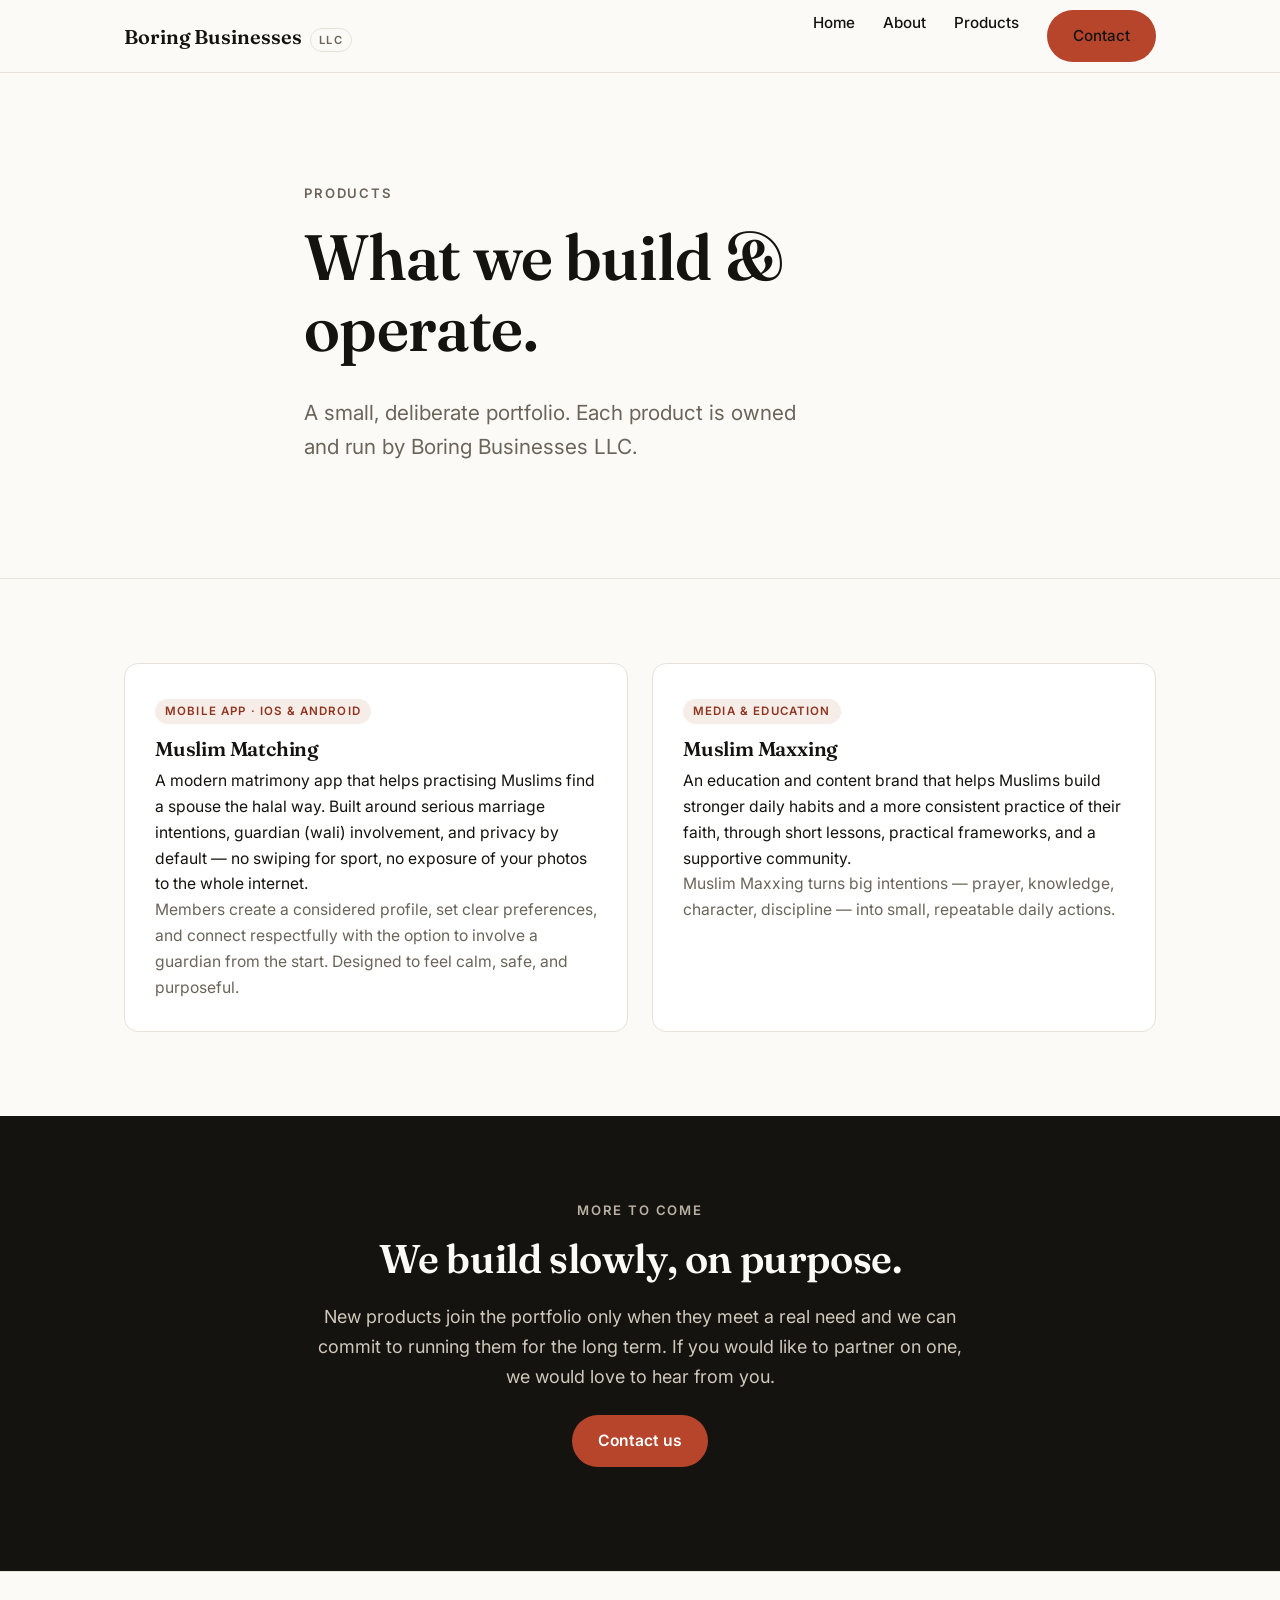
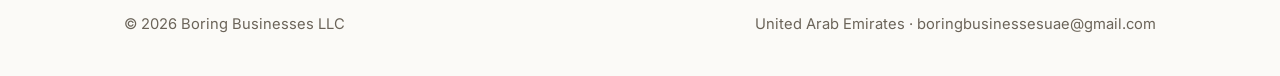
==== products.html @ 44aef719 "Boring Businesses LLC company site (Apple-enrollment ready) Co-Authored-By: Claude Opus 4.8 (1M cont" ====
<!DOCTYPE html>
<html lang="en">
<head>
  <meta charset="UTF-8" />
  <meta name="viewport" content="width=device-width, initial-scale=1.0" />
  <title>Products — Boring Businesses LLC</title>
  <meta name="description" content="The products and brands built and operated by Boring Businesses LLC, including Muslim Matching and Muslim Maxxing." />
  <link rel="preconnect" href="https://fonts.googleapis.com" />
  <link rel="preconnect" href="https://fonts.gstatic.com" crossorigin />
  <link href="https://fonts.googleapis.com/css2?family=Fraunces:opsz,wght@9..144,500;9..144,600&family=Inter:wght@400;500;600&display=swap" rel="stylesheet" />
  <link rel="stylesheet" href="/styles.css" />
</head>
<body>
  <header class="site-header">
    <div class="container header-inner">
      <a class="brand" href="/">Boring Businesses <span>LLC</span></a>
      <nav class="nav">
        <a href="/">Home</a>
        <a href="/about.html">About</a>
        <a href="/products.html">Products</a>
        <a href="/contact.html" class="btn">Contact</a>
      </nav>
    </div>
  </header>

  <main>
    <section class="hero">
      <div class="container narrow">
        <p class="eyebrow">Products</p>
        <h1>What we build &amp; operate.</h1>
        <p class="lead">A small, deliberate portfolio. Each product is owned and run by Boring Businesses LLC.</p>
      </div>
    </section>

    <hr class="divider" />

    <section>
      <div class="container">
        <div class="grid grid-2">
          <div class="card">
            <span class="tag">Mobile app · iOS &amp; Android</span>
            <h3>Muslim Matching</h3>
            <p style="color:var(--ink)">A modern matrimony app that helps practising Muslims find a spouse the halal way. Built around serious marriage intentions, guardian (wali) involvement, and privacy by default — no swiping for sport, no exposure of your photos to the whole internet.</p>
            <p>Members create a considered profile, set clear preferences, and connect respectfully with the option to involve a guardian from the start. Designed to feel calm, safe, and purposeful.</p>
          </div>
          <div class="card">
            <span class="tag">Media &amp; education</span>
            <h3>Muslim Maxxing</h3>
            <p style="color:var(--ink)">An education and content brand that helps Muslims build stronger daily habits and a more consistent practice of their faith, through short lessons, practical frameworks, and a supportive community.</p>
            <p>Muslim Maxxing turns big intentions — prayer, knowledge, character, discipline — into small, repeatable daily actions.</p>
          </div>
        </div>
      </div>
    </section>

    <section class="band center">
      <div class="container narrow">
        <p class="eyebrow">More to come</p>
        <h2>We build slowly, on purpose.</h2>
        <p>New products join the portfolio only when they meet a real need and we can commit to running them for the long term. If you would like to partner on one, we would love to hear from you.</p>
        <p style="margin-top:24px"><a href="/contact.html" class="btn">Contact us</a></p>
      </div>
    </section>
  </main>

  <footer class="site-footer">
    <div class="container footer-inner">
      <div>© 2026 Boring Businesses LLC</div>
      <div>United Arab Emirates · <a href="mailto:boringbusinessesuae@gmail.com">boringbusinessesuae@gmail.com</a></div>
    </div>
  </footer>
</body>
</html>
---- styles.css ----
/* Boring Businesses LLC — site styles */
:root {
  --ink: #15130f;
  --paper: #fbfaf7;
  --muted: #6b6459;
  --line: #e7e2d8;
  --accent: #b6452c;
  --accent-ink: #8f351f;
  --card: #ffffff;
  --max: 1080px;
  --radius: 14px;
}

* { box-sizing: border-box; }

html { scroll-behavior: smooth; }

body {
  margin: 0;
  background: var(--paper);
  color: var(--ink);
  font-family: "Inter", -apple-system, BlinkMacSystemFont, "Segoe UI", Roboto, Helvetica, Arial, sans-serif;
  font-size: 18px;
  line-height: 1.65;
  -webkit-font-smoothing: antialiased;
  text-rendering: optimizeLegibility;
}

.container { width: 100%; max-width: var(--max); margin: 0 auto; padding: 0 24px; }

h1, h2, h3 {
  font-family: "Fraunces", Georgia, "Times New Roman", serif;
  font-weight: 600;
  line-height: 1.12;
  letter-spacing: -0.01em;
  margin: 0 0 0.5em;
}
h1 { font-size: clamp(2.4rem, 5.5vw, 4rem); }
h2 { font-size: clamp(1.7rem, 3.5vw, 2.5rem); }
h3 { font-size: 1.25rem; }
p { margin: 0 0 1.1em; }
a { color: var(--accent-ink); text-decoration: none; }
a:hover { text-decoration: underline; }

.eyebrow {
  font-size: 0.82rem;
  letter-spacing: 0.14em;
  text-transform: uppercase;
  color: var(--muted);
  font-weight: 600;
  margin-bottom: 1rem;
}

/* Header */
.site-header {
  position: sticky; top: 0; z-index: 20;
  background: rgba(251,250,247,0.86);
  backdrop-filter: saturate(140%) blur(10px);
  border-bottom: 1px solid var(--line);
}
.header-inner { display: flex; align-items: center; justify-content: space-between; height: 72px; }
.brand {
  font-family: "Fraunces", Georgia, serif;
  font-weight: 600; font-size: 1.25rem; color: var(--ink);
  display: flex; align-items: baseline; gap: 8px;
}
.brand:hover { text-decoration: none; }
.brand span {
  font-family: "Inter", sans-serif; font-size: 0.7rem; letter-spacing: 0.12em;
  color: var(--muted); border: 1px solid var(--line); border-radius: 999px; padding: 2px 8px;
}
.nav { display: flex; gap: 28px; }
.nav a { color: var(--ink); font-size: 0.95rem; font-weight: 500; }
.nav a:hover { color: var(--accent-ink); text-decoration: none; }

/* Buttons */
.btn {
  display: inline-block; background: var(--accent); color: #fff;
  padding: 13px 26px; border-radius: 999px; font-weight: 600; font-size: 0.98rem;
  transition: background 0.15s ease, transform 0.15s ease;
}
.btn:hover { background: var(--accent-ink); text-decoration: none; transform: translateY(-1px); }
.btn-ghost { background: transparent; color: var(--ink); border: 1px solid var(--line); }
.btn-ghost:hover { background: #fff; }

/* Sections */
section { padding: 84px 0; }
.hero { padding: 110px 0 90px; }
.hero p.lead { font-size: 1.3rem; color: var(--muted); max-width: 40ch; }
.lead { font-size: 1.2rem; color: var(--muted); max-width: 60ch; }
.cta-row { display: flex; gap: 14px; flex-wrap: wrap; margin-top: 28px; }
.divider { border: 0; border-top: 1px solid var(--line); margin: 0; }
.muted { color: var(--muted); }
.center { text-align: center; }
.narrow { max-width: 720px; }

/* Grid + cards */
.grid { display: grid; gap: 24px; }
.grid-3 { grid-template-columns: repeat(3, 1fr); }
.grid-2 { grid-template-columns: repeat(2, 1fr); }
.card {
  background: var(--card); border: 1px solid var(--line); border-radius: var(--radius);
  padding: 30px; transition: transform 0.15s ease, box-shadow 0.15s ease;
}
.card:hover { transform: translateY(-3px); box-shadow: 0 14px 40px -22px rgba(21,19,15,0.35); }
.card h3 { margin-bottom: 0.4em; }
.card p { margin-bottom: 0; color: var(--muted); font-size: 0.98rem; }
.card .tag {
  display: inline-block; font-size: 0.72rem; letter-spacing: 0.1em; text-transform: uppercase;
  color: var(--accent-ink); background: #f6ece8; border-radius: 999px; padding: 3px 10px; margin-bottom: 14px; font-weight: 600;
}

.section-head { max-width: 640px; margin-bottom: 48px; }

/* Stat / value strip */
.band { background: var(--ink); color: var(--paper); }
.band .eyebrow { color: #b9b1a3; }
.band h2 { color: var(--paper); }
.band p { color: #cfc8bb; }

/* Footer */
.site-footer { border-top: 1px solid var(--line); padding: 40px 0; font-size: 0.92rem; color: var(--muted); }
.footer-inner { display: flex; justify-content: space-between; gap: 16px; flex-wrap: wrap; }
.site-footer a { color: var(--muted); }

/* Responsive */
@media (max-width: 860px) {
  .grid-3 { grid-template-columns: 1fr; }
  .grid-2 { grid-template-columns: 1fr; }
}
@media (max-width: 620px) {
  body { font-size: 17px; }
  .nav { gap: 16px; }
  .nav a:not(.btn) { display: none; }
  section { padding: 60px 0; }
  .hero { padding: 72px 0 56px; }
}
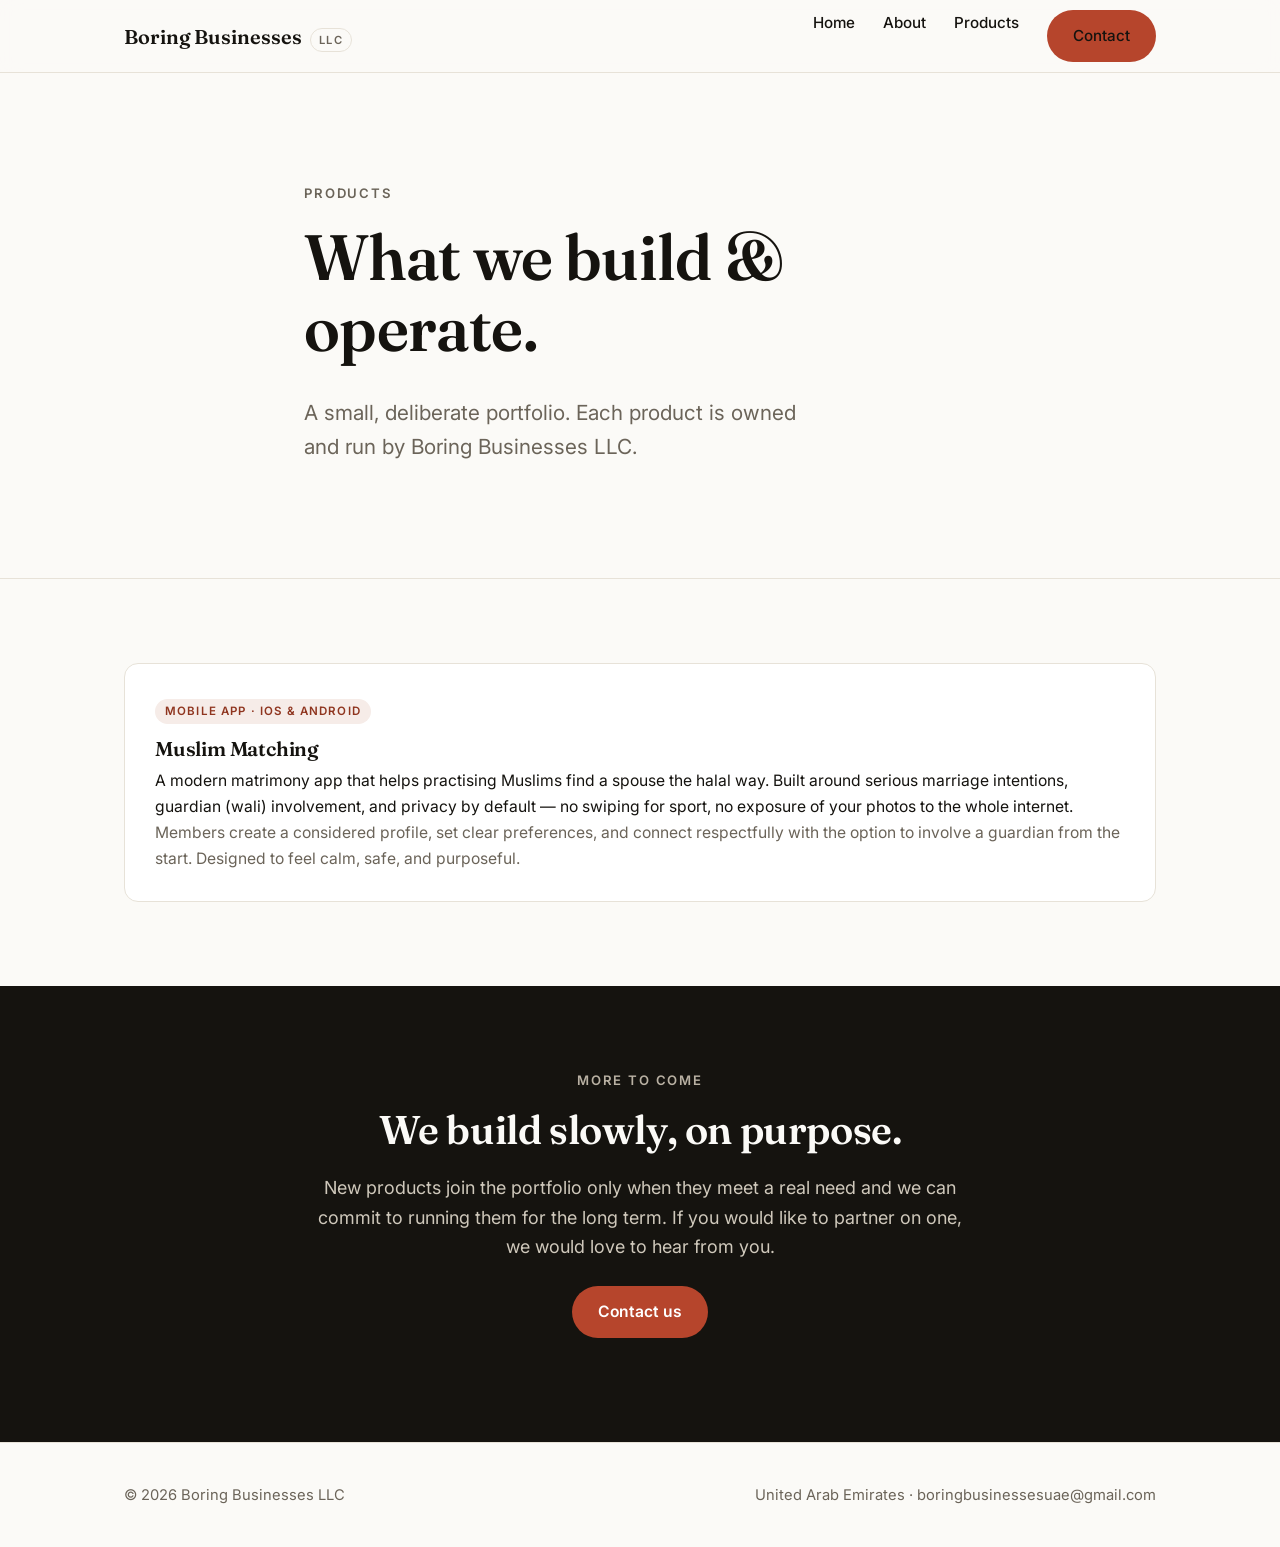
==== commit 6f8cc3bb: "Feature Muslim Matching only on portfolio/products" ====
--- a/products.html
+++ b/products.html
@@ -36,18 +36,12 @@
 
     <section>
       <div class="container">
-        <div class="grid grid-2">
+        <div class="grid">
           <div class="card">
             <span class="tag">Mobile app · iOS &amp; Android</span>
             <h3>Muslim Matching</h3>
             <p style="color:var(--ink)">A modern matrimony app that helps practising Muslims find a spouse the halal way. Built around serious marriage intentions, guardian (wali) involvement, and privacy by default — no swiping for sport, no exposure of your photos to the whole internet.</p>
             <p>Members create a considered profile, set clear preferences, and connect respectfully with the option to involve a guardian from the start. Designed to feel calm, safe, and purposeful.</p>
-          </div>
-          <div class="card">
-            <span class="tag">Media &amp; education</span>
-            <h3>Muslim Maxxing</h3>
-            <p style="color:var(--ink)">An education and content brand that helps Muslims build stronger daily habits and a more consistent practice of their faith, through short lessons, practical frameworks, and a supportive community.</p>
-            <p>Muslim Maxxing turns big intentions — prayer, knowledge, character, discipline — into small, repeatable daily actions.</p>
           </div>
         </div>
       </div>
